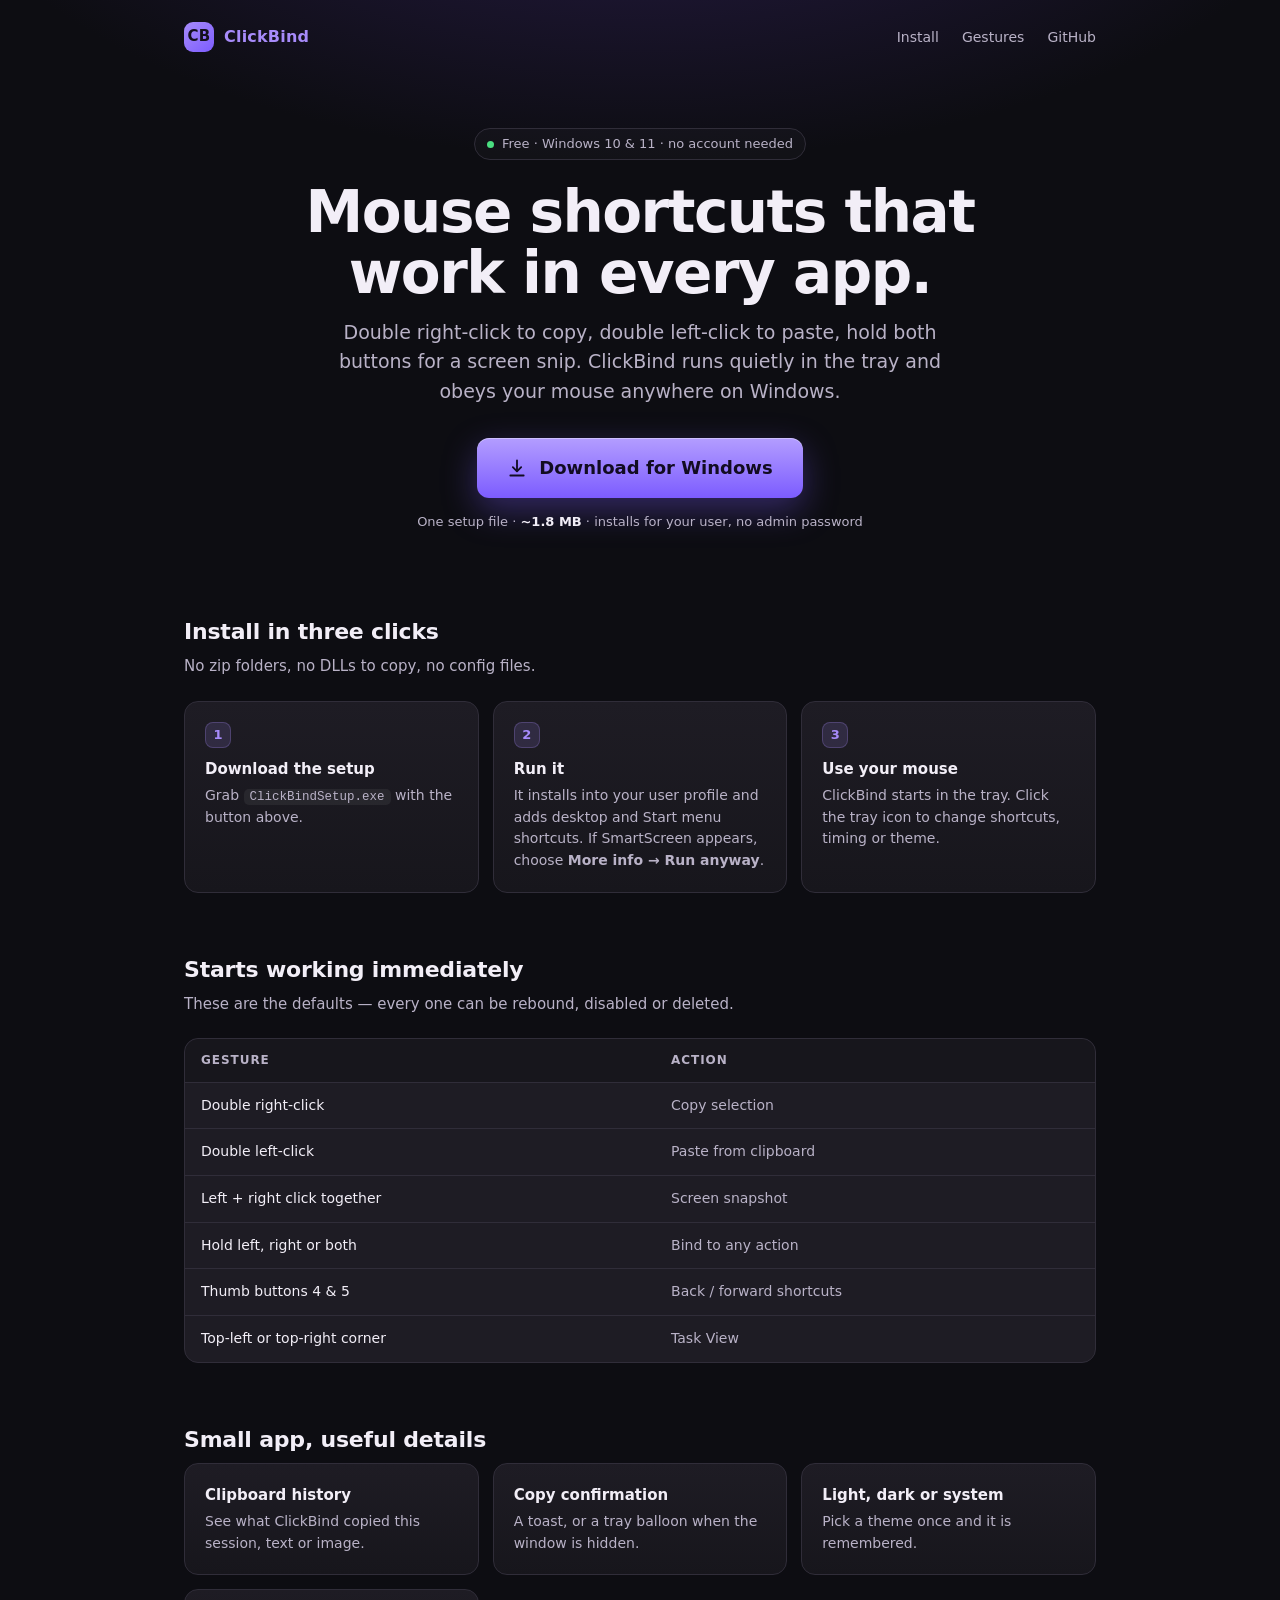
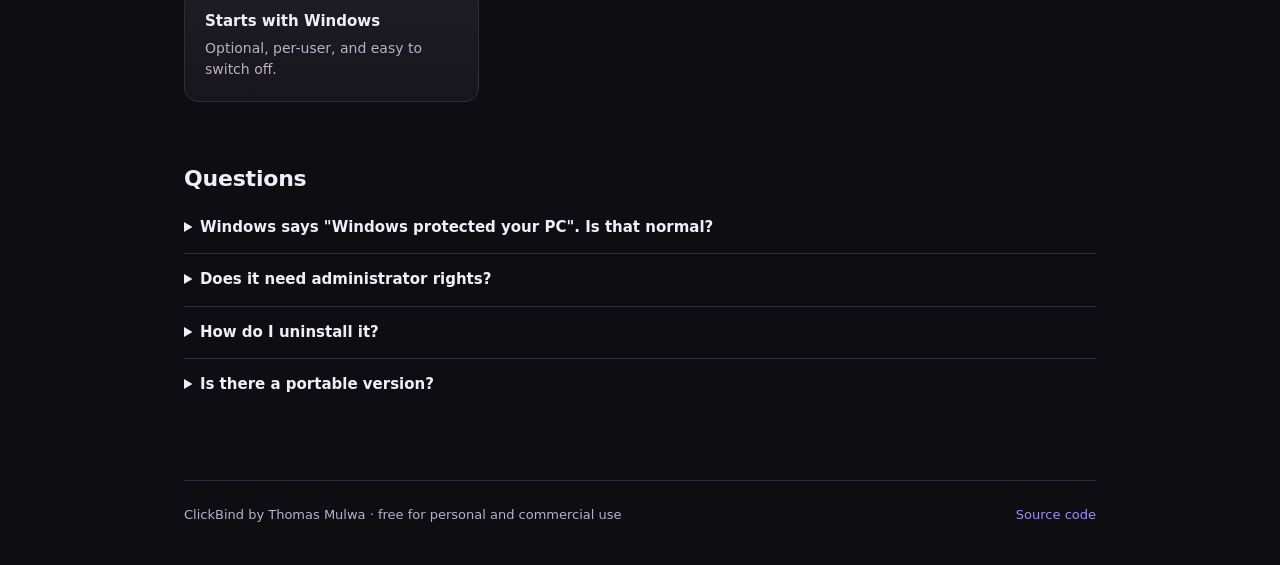
==== docs/index.html @ 525e3891 "Add one-click installer and download page Builds ClickBindSetup.exe with IExpress so users install w" ====
<!DOCTYPE html>
<html lang="en">
<head>
<meta charset="UTF-8">
<meta name="viewport" content="width=device-width, initial-scale=1">
<title>ClickBind — mouse shortcuts for Windows</title>
<meta name="description" content="ClickBind turns mouse gestures into shortcuts in every Windows app. Double right-click copies, double left-click pastes, and the screen snapshot chord works anywhere.">
<style>
  :root {
    --bg: #0d0d12;
    --panel: #17161c;
    --panel-2: #1e1c24;
    --line: #302d39;
    --text: #f2eef7;
    --muted: #b9b2c7;
    --accent: #a78bfa;
    --accent-2: #7c5cff;
    --ok: #4ade80;
  }
  * { box-sizing: border-box; }
  html, body { margin: 0; padding: 0; }
  body {
    background: radial-gradient(1200px 600px at 50% -200px, #2a1d4d 0%, var(--bg) 60%);
    color: var(--text);
    font-family: "Segoe UI Variable Text", "Segoe UI", system-ui, -apple-system, sans-serif;
    line-height: 1.55;
    min-height: 100vh;
  }
  a { color: var(--accent); text-decoration: none; }
  a:hover { text-decoration: underline; }
  .wrap { max-width: 960px; margin: 0 auto; padding: 0 24px; }
  header { display: flex; align-items: center; justify-content: space-between; padding: 22px 0; }
  .brand { display: flex; align-items: center; gap: 10px; font-weight: 700; letter-spacing: .2px; }
  .logo {
    width: 30px; height: 30px; border-radius: 9px;
    background: linear-gradient(140deg, var(--accent), var(--accent-2));
    display: grid; place-items: center; color: #14101f; font-weight: 800; font-size: 15px;
  }
  nav a { color: var(--muted); font-size: 14px; margin-left: 18px; }
  nav a:hover { color: var(--text); text-decoration: none; }

  .hero { text-align: center; padding: 54px 0 40px; }
  .pill {
    display: inline-flex; align-items: center; gap: 8px;
    padding: 5px 12px; border: 1px solid var(--line); border-radius: 999px;
    color: var(--muted); font-size: 13px; background: rgba(255,255,255,.02);
  }
  .dot { width: 7px; height: 7px; border-radius: 50%; background: var(--ok); }
  h1 { font-size: clamp(34px, 5.4vw, 58px); line-height: 1.05; letter-spacing: -1.5px; margin: 22px 0 14px; }
  .lede { color: var(--muted); font-size: clamp(16px, 2vw, 19px); max-width: 620px; margin: 0 auto 32px; }

  .download {
    display: inline-flex; align-items: center; gap: 12px;
    background: linear-gradient(180deg, #b39dff, var(--accent-2));
    color: #120c22; font-weight: 700; font-size: 18px;
    padding: 16px 30px; border-radius: 12px; border: 0;
    box-shadow: 0 12px 34px rgba(124,92,255,.35), inset 0 1px 0 rgba(255,255,255,.35);
    cursor: pointer; transition: transform .12s ease, box-shadow .12s ease;
  }
  .download:hover { transform: translateY(-1px); text-decoration: none; box-shadow: 0 16px 42px rgba(124,92,255,.45), inset 0 1px 0 rgba(255,255,255,.35); }
  .download:active { transform: translateY(0); }
  .download svg { width: 20px; height: 20px; }
  .meta { color: var(--muted); font-size: 13px; margin-top: 14px; }
  .meta strong { color: var(--text); font-weight: 600; }

  section { padding: 30px 0; }
  h2 { font-size: 22px; letter-spacing: -.2px; margin: 0 0 6px; }
  .sub { color: var(--muted); margin: 0 0 22px; font-size: 15px; }

  .steps { display: grid; grid-template-columns: repeat(auto-fit, minmax(230px, 1fr)); gap: 14px; }
  .step, .card {
    background: linear-gradient(180deg, var(--panel-2), var(--panel));
    border: 1px solid var(--line); border-radius: 14px; padding: 20px;
  }
  .num {
    width: 26px; height: 26px; border-radius: 8px; display: grid; place-items: center;
    background: rgba(167,139,250,.14); color: var(--accent); font-weight: 700; font-size: 13px;
    border: 1px solid rgba(167,139,250,.25); margin-bottom: 10px;
  }
  .step h3, .card h3 { margin: 0 0 4px; font-size: 15px; }
  .step p, .card p { margin: 0; color: var(--muted); font-size: 14px; }

  .grid { display: grid; grid-template-columns: repeat(auto-fit, minmax(220px, 1fr)); gap: 14px; }

  table { width: 100%; border-collapse: collapse; font-size: 14px; overflow: hidden; border-radius: 14px; }
  th, td { text-align: left; padding: 12px 16px; border-bottom: 1px solid var(--line); }
  th { color: var(--muted); font-weight: 600; font-size: 12px; text-transform: uppercase; letter-spacing: .08em; background: var(--panel); }
  tr:last-child td { border-bottom: 0; }
  td:first-child { color: var(--text); }
  td:last-child { color: var(--muted); }
  .tablewrap { border: 1px solid var(--line); border-radius: 14px; overflow: hidden; background: var(--panel-2); }

  details { border-top: 1px solid var(--line); padding: 14px 0; }
  details:first-of-type { border-top: 0; }
  summary { cursor: pointer; font-weight: 600; font-size: 15px; }
  details p { color: var(--muted); font-size: 14px; margin: 8px 0 0; }

  footer { border-top: 1px solid var(--line); margin-top: 40px; padding: 24px 0 40px; color: var(--muted); font-size: 13px; display: flex; justify-content: space-between; gap: 12px; flex-wrap: wrap; }
  code { background: rgba(255,255,255,.06); padding: 1px 6px; border-radius: 5px; font-size: 12.5px; }
</style>
</head>
<body>
<div class="wrap">
  <header>
    <a class="brand" href="./"><span class="logo">CB</span> ClickBind</a>
    <nav>
      <a href="#install">Install</a>
      <a href="#gestures">Gestures</a>
      <a href="https://github.com/thomas-m-njuguna/ClickBind">GitHub</a>
    </nav>
  </header>

  <main>
    <section class="hero">
      <span class="pill"><span class="dot"></span> Free · Windows 10 &amp; 11 · no account needed</span>
      <h1>Mouse shortcuts that<br>work in every app.</h1>
      <p class="lede">Double right-click to copy, double left-click to paste, hold both buttons for a screen snip. ClickBind runs quietly in the tray and obeys your mouse anywhere on Windows.</p>

      <a class="download" href="https://github.com/thomas-m-njuguna/ClickBind/releases/latest/download/ClickBindSetup.exe">
        <svg viewBox="0 0 24 24" fill="none" stroke="currentColor" stroke-width="2.2" stroke-linecap="round" stroke-linejoin="round" aria-hidden="true"><path d="M12 3v12"/><path d="m7 11 5 5 5-5"/><path d="M4 21h16"/></svg>
        Download for Windows
      </a>
      <p class="meta">One setup file · <strong>~1.8 MB</strong> · installs for your user, no admin password</p>
    </section>

    <section id="install">
      <h2>Install in three clicks</h2>
      <p class="sub">No zip folders, no DLLs to copy, no config files.</p>
      <div class="steps">
        <div class="step">
          <div class="num">1</div>
          <h3>Download the setup</h3>
          <p>Grab <code>ClickBindSetup.exe</code> with the button above.</p>
        </div>
        <div class="step">
          <div class="num">2</div>
          <h3>Run it</h3>
          <p>It installs into your user profile and adds desktop and Start menu shortcuts. If SmartScreen appears, choose <strong>More info → Run anyway</strong>.</p>
        </div>
        <div class="step">
          <div class="num">3</div>
          <h3>Use your mouse</h3>
          <p>ClickBind starts in the tray. Click the tray icon to change shortcuts, timing or theme.</p>
        </div>
      </div>
    </section>

    <section id="gestures">
      <h2>Starts working immediately</h2>
      <p class="sub">These are the defaults — every one can be rebound, disabled or deleted.</p>
      <div class="tablewrap">
        <table>
          <thead><tr><th>Gesture</th><th>Action</th></tr></thead>
          <tbody>
            <tr><td>Double right-click</td><td>Copy selection</td></tr>
            <tr><td>Double left-click</td><td>Paste from clipboard</td></tr>
            <tr><td>Left + right click together</td><td>Screen snapshot</td></tr>
            <tr><td>Hold left, right or both</td><td>Bind to any action</td></tr>
            <tr><td>Thumb buttons 4 &amp; 5</td><td>Back / forward shortcuts</td></tr>
            <tr><td>Top-left or top-right corner</td><td>Task View</td></tr>
          </tbody>
        </table>
      </div>
    </section>

    <section>
      <h2>Small app, useful details</h2>
      <div class="grid">
        <div class="card"><h3>Clipboard history</h3><p>See what ClickBind copied this session, text or image.</p></div>
        <div class="card"><h3>Copy confirmation</h3><p>A toast, or a tray balloon when the window is hidden.</p></div>
        <div class="card"><h3>Light, dark or system</h3><p>Pick a theme once and it is remembered.</p></div>
        <div class="card"><h3>Starts with Windows</h3><p>Optional, per-user, and easy to switch off.</p></div>
      </div>
    </section>

    <section>
      <h2>Questions</h2>
      <details><summary>Windows says "Windows protected your PC". Is that normal?</summary><p>Yes. The setup is not code-signed yet, so SmartScreen warns on first run. Choose <strong>More info</strong>, then <strong>Run anyway</strong>.</p></details>
      <details><summary>Does it need administrator rights?</summary><p>No. ClickBind installs under <code>%LOCALAPPDATA%\Programs\ClickBind</code> and only touches your own user settings.</p></details>
      <details><summary>How do I uninstall it?</summary><p>Use <strong>Uninstall ClickBind</strong> in the Start menu, or delete the installed folder after removing the shortcuts. Settings live in <code>%APPDATA%\ClickBind</code>.</p></details>
      <details><summary>Is there a portable version?</summary><p>Yes — download or clone the <a href="https://github.com/thomas-m-njuguna/ClickBind">repository</a> and run <code>build.cmd</code>, then launch <code>dist\ClickBind.exe</code>.</p></details>
    </section>
  </main>

  <footer>
    <span>ClickBind by Thomas Mulwa · free for personal and commercial use</span>
    <span><a href="https://github.com/thomas-m-njuguna/ClickBind">Source code</a></span>
  </footer>
</div>
</body>
</html>
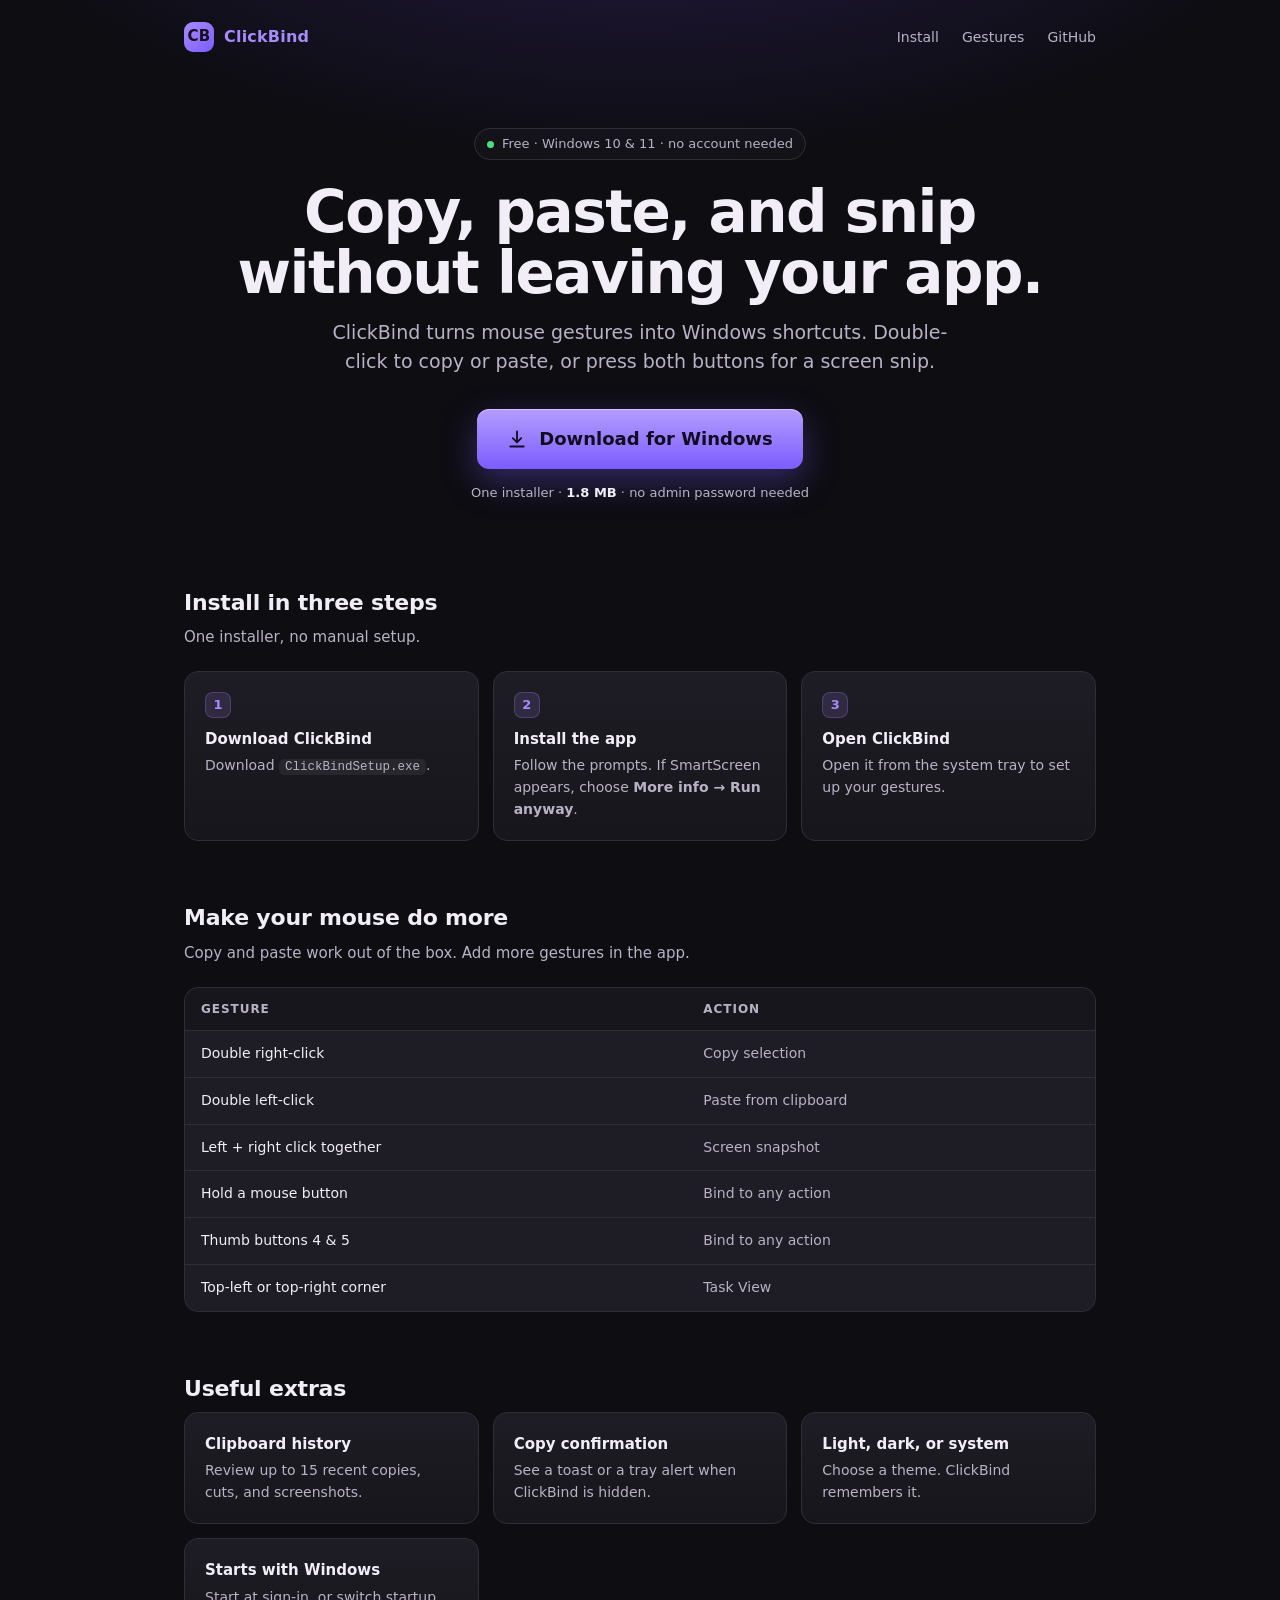
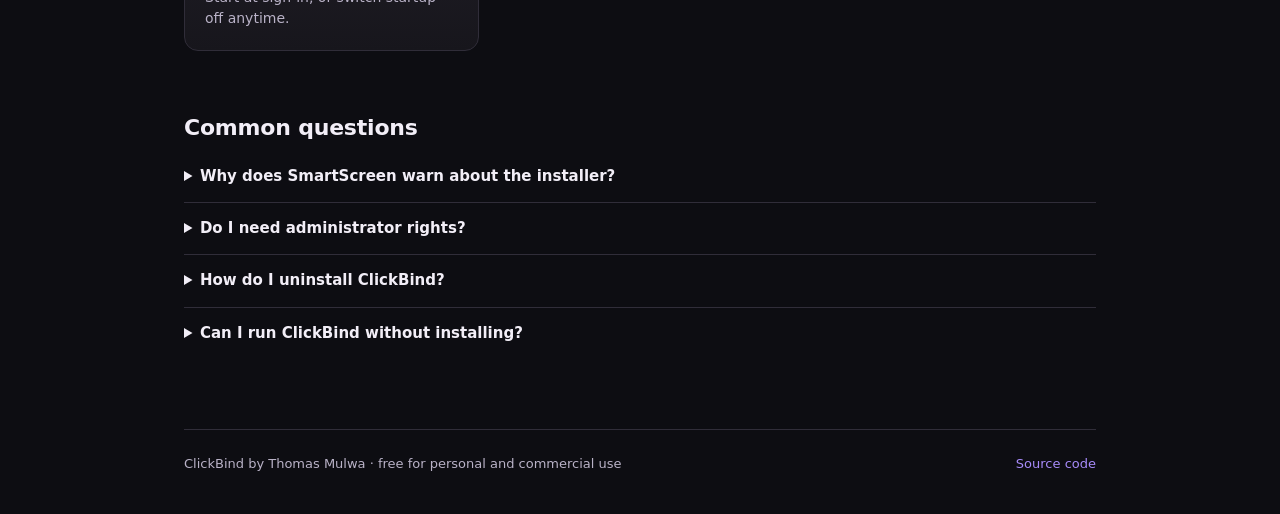
==== commit 601940e7: "Improve ClickBind website copy" ====
--- a/docs/index.html
+++ b/docs/index.html
@@ -4,7 +4,7 @@
 <meta charset="UTF-8">
 <meta name="viewport" content="width=device-width, initial-scale=1">
 <title>ClickBind — mouse shortcuts for Windows</title>
-<meta name="description" content="ClickBind turns mouse gestures into shortcuts in every Windows app. Double right-click copies, double left-click pastes, and the screen snapshot chord works anywhere.">
+<meta name="description" content="ClickBind turns mouse gestures into Windows shortcuts. Copy, paste, and capture a screen snip without leaving your app. Free for Windows 10 and 11.">
 <style>
   :root {
     --bg: #0d0d12;
@@ -98,6 +98,65 @@
   footer { border-top: 1px solid var(--line); margin-top: 40px; padding: 24px 0 40px; color: var(--muted); font-size: 13px; display: flex; justify-content: space-between; gap: 12px; flex-wrap: wrap; }
   code { background: rgba(255,255,255,.06); padding: 1px 6px; border-radius: 5px; font-size: 12.5px; }
 </style>
+<link rel="canonical" href="https://thomas-m-njuguna.github.io/ClickBind/">
+<link rel="alternate" type="text/markdown" href="llms.txt" title="ClickBind for AI assistants">
+<script type="application/ld+json">
+{
+  "@context": "https://schema.org",
+  "@graph": [
+    {
+      "@type": "SoftwareApplication",
+      "name": "ClickBind",
+      "url": "https://thomas-m-njuguna.github.io/ClickBind/",
+      "description": "ClickBind turns mouse gestures into Windows shortcuts: double-click to copy or paste, press both buttons for a screen snip, and bind thumb buttons to other actions.",
+      "applicationCategory": "UtilitiesApplication",
+      "applicationSubCategory": "Mouse shortcuts and gestures",
+      "operatingSystem": "Windows 10, Windows 11",
+      "softwareVersion": "1.4.5",
+      "downloadUrl": "https://github.com/thomas-m-njuguna/ClickBind/releases/latest/download/ClickBindSetup.exe",
+      "installUrl": "https://github.com/thomas-m-njuguna/ClickBind/releases/latest/download/ClickBindSetup.exe",
+      "fileSize": "1.8MB",
+      "screenshot": "https://thomas-m-njuguna.github.io/ClickBind/",
+      "featureList": [
+        "Double right-click to copy",
+        "Double left-click to paste",
+        "Press both buttons for a screen snip",
+        "Rebindable mouse button and corner gestures",
+        "Clipboard history of the last 15 items",
+        "Light, dark or system theme"
+      ],
+      "offers": { "@type": "Offer", "price": "0", "priceCurrency": "USD" },
+      "author": { "@type": "Person", "name": "Thomas Mulwa" },
+      "license": "https://github.com/thomas-m-njuguna/ClickBind"
+    },
+    {
+      "@type": "FAQPage",
+      "mainEntity": [
+        {
+          "@type": "Question",
+          "name": "Why does SmartScreen warn about the installer?",
+          "acceptedAnswer": { "@type": "Answer", "text": "The installer is not code-signed. If Windows shows \"Windows protected your PC,\" choose More info, then Run anyway." }
+        },
+        {
+          "@type": "Question",
+          "name": "Do I need administrator rights?",
+          "acceptedAnswer": { "@type": "Answer", "text": "No. ClickBind installs for your Windows account and stores settings there." }
+        },
+        {
+          "@type": "Question",
+          "name": "How do I uninstall ClickBind?",
+          "acceptedAnswer": { "@type": "Answer", "text": "Choose Uninstall ClickBind in the Start menu. Your settings are stored in %APPDATA%\\ClickBind." }
+        },
+        {
+          "@type": "Question",
+          "name": "Can I run ClickBind without installing?",
+          "acceptedAnswer": { "@type": "Answer", "text": "Yes. Build from the repository with build.cmd, then run dist\\ClickBind.exe." }
+        }
+      ]
+    }
+  ]
+}
+</script>
 </head>
 <body>
 <div class="wrap">
@@ -113,41 +172,41 @@
   <main>
     <section class="hero">
       <span class="pill"><span class="dot"></span> Free · Windows 10 &amp; 11 · no account needed</span>
-      <h1>Mouse shortcuts that<br>work in every app.</h1>
-      <p class="lede">Double right-click to copy, double left-click to paste, hold both buttons for a screen snip. ClickBind runs quietly in the tray and obeys your mouse anywhere on Windows.</p>
+      <h1>Copy, paste, and snip<br>without leaving your app.</h1>
+      <p class="lede">ClickBind turns mouse gestures into Windows shortcuts. Double-click to copy or paste, or press both buttons for a screen snip.</p>
 
       <a class="download" href="https://github.com/thomas-m-njuguna/ClickBind/releases/latest/download/ClickBindSetup.exe">
         <svg viewBox="0 0 24 24" fill="none" stroke="currentColor" stroke-width="2.2" stroke-linecap="round" stroke-linejoin="round" aria-hidden="true"><path d="M12 3v12"/><path d="m7 11 5 5 5-5"/><path d="M4 21h16"/></svg>
         Download for Windows
       </a>
-      <p class="meta">One setup file · <strong>~1.8 MB</strong> · installs for your user, no admin password</p>
+      <p class="meta">One installer · <strong>1.8 MB</strong> · no admin password needed</p>
     </section>
 
     <section id="install">
-      <h2>Install in three clicks</h2>
-      <p class="sub">No zip folders, no DLLs to copy, no config files.</p>
+      <h2>Install in three steps</h2>
+      <p class="sub">One installer, no manual setup.</p>
       <div class="steps">
         <div class="step">
           <div class="num">1</div>
-          <h3>Download the setup</h3>
-          <p>Grab <code>ClickBindSetup.exe</code> with the button above.</p>
+          <h3>Download ClickBind</h3>
+          <p>Download <code>ClickBindSetup.exe</code>.</p>
         </div>
         <div class="step">
           <div class="num">2</div>
-          <h3>Run it</h3>
-          <p>It installs into your user profile and adds desktop and Start menu shortcuts. If SmartScreen appears, choose <strong>More info → Run anyway</strong>.</p>
+          <h3>Install the app</h3>
+          <p>Follow the prompts. If SmartScreen appears, choose <strong>More info → Run anyway</strong>.</p>
         </div>
         <div class="step">
           <div class="num">3</div>
-          <h3>Use your mouse</h3>
-          <p>ClickBind starts in the tray. Click the tray icon to change shortcuts, timing or theme.</p>
+          <h3>Open ClickBind</h3>
+          <p>Open it from the system tray to set up your gestures.</p>
         </div>
       </div>
     </section>
 
     <section id="gestures">
-      <h2>Starts working immediately</h2>
-      <p class="sub">These are the defaults — every one can be rebound, disabled or deleted.</p>
+      <h2>Make your mouse do more</h2>
+      <p class="sub">Copy and paste work out of the box. Add more gestures in the app.</p>
       <div class="tablewrap">
         <table>
           <thead><tr><th>Gesture</th><th>Action</th></tr></thead>
@@ -155,8 +214,8 @@
             <tr><td>Double right-click</td><td>Copy selection</td></tr>
             <tr><td>Double left-click</td><td>Paste from clipboard</td></tr>
             <tr><td>Left + right click together</td><td>Screen snapshot</td></tr>
-            <tr><td>Hold left, right or both</td><td>Bind to any action</td></tr>
-            <tr><td>Thumb buttons 4 &amp; 5</td><td>Back / forward shortcuts</td></tr>
+            <tr><td>Hold a mouse button</td><td>Bind to any action</td></tr>
+            <tr><td>Thumb buttons 4 &amp; 5</td><td>Bind to any action</td></tr>
             <tr><td>Top-left or top-right corner</td><td>Task View</td></tr>
           </tbody>
         </table>
@@ -164,21 +223,21 @@
     </section>
 
     <section>
-      <h2>Small app, useful details</h2>
+      <h2>Useful extras</h2>
       <div class="grid">
-        <div class="card"><h3>Clipboard history</h3><p>See what ClickBind copied this session, text or image.</p></div>
-        <div class="card"><h3>Copy confirmation</h3><p>A toast, or a tray balloon when the window is hidden.</p></div>
-        <div class="card"><h3>Light, dark or system</h3><p>Pick a theme once and it is remembered.</p></div>
-        <div class="card"><h3>Starts with Windows</h3><p>Optional, per-user, and easy to switch off.</p></div>
+        <div class="card"><h3>Clipboard history</h3><p>Review up to 15 recent copies, cuts, and screenshots.</p></div>
+        <div class="card"><h3>Copy confirmation</h3><p>See a toast or a tray alert when ClickBind is hidden.</p></div>
+        <div class="card"><h3>Light, dark, or system</h3><p>Choose a theme. ClickBind remembers it.</p></div>
+        <div class="card"><h3>Starts with Windows</h3><p>Start at sign-in, or switch startup off anytime.</p></div>
       </div>
     </section>
 
     <section>
-      <h2>Questions</h2>
-      <details><summary>Windows says "Windows protected your PC". Is that normal?</summary><p>Yes. The setup is not code-signed yet, so SmartScreen warns on first run. Choose <strong>More info</strong>, then <strong>Run anyway</strong>.</p></details>
-      <details><summary>Does it need administrator rights?</summary><p>No. ClickBind installs under <code>%LOCALAPPDATA%\Programs\ClickBind</code> and only touches your own user settings.</p></details>
-      <details><summary>How do I uninstall it?</summary><p>Use <strong>Uninstall ClickBind</strong> in the Start menu, or delete the installed folder after removing the shortcuts. Settings live in <code>%APPDATA%\ClickBind</code>.</p></details>
-      <details><summary>Is there a portable version?</summary><p>Yes — download or clone the <a href="https://github.com/thomas-m-njuguna/ClickBind">repository</a> and run <code>build.cmd</code>, then launch <code>dist\ClickBind.exe</code>.</p></details>
+      <h2>Common questions</h2>
+      <details><summary>Why does SmartScreen warn about the installer?</summary><p>The installer is not code-signed. If Windows shows <strong>Windows protected your PC</strong>, choose <strong>More info</strong>, then <strong>Run anyway</strong>.</p></details>
+      <details><summary>Do I need administrator rights?</summary><p>No. ClickBind installs for your Windows account and stores settings there.</p></details>
+      <details><summary>How do I uninstall ClickBind?</summary><p>Choose <strong>Uninstall ClickBind</strong> in the Start menu. Your settings are stored in <code>%APPDATA%\ClickBind</code>.</p></details>
+      <details><summary>Can I run ClickBind without installing?</summary><p>Yes. Build from the <a href="https://github.com/thomas-m-njuguna/ClickBind">repository</a> with <code>build.cmd</code>, then run <code>dist\ClickBind.exe</code>.</p></details>
     </section>
   </main>
 
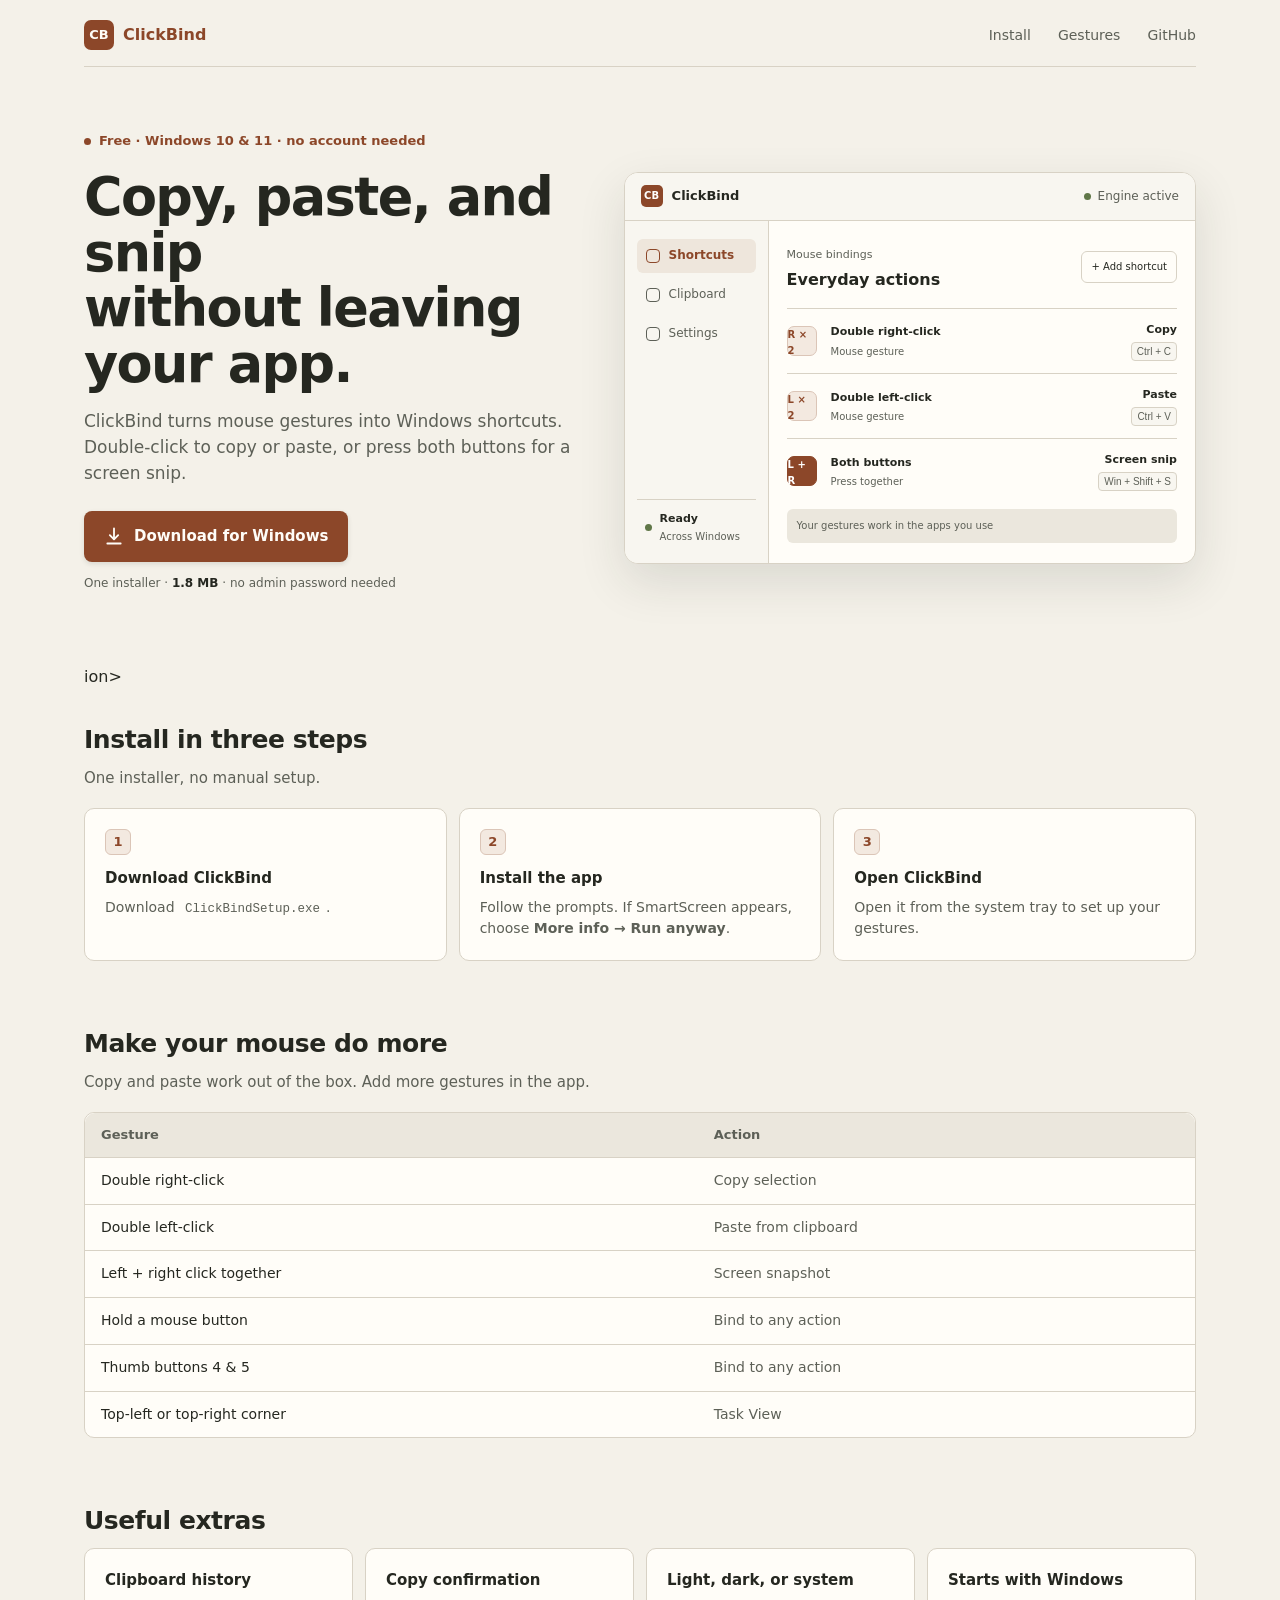
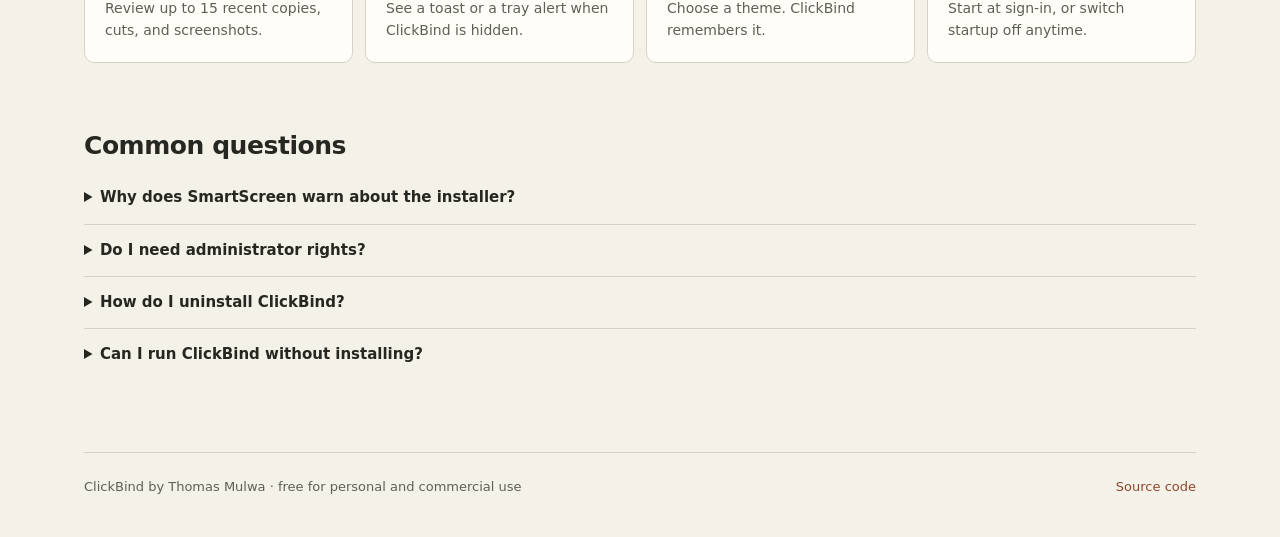
==== commit 1c8b7938: "Restyle ClickBind landing page" ====
--- a/docs/index.html
+++ b/docs/index.html
@@ -97,6 +97,90 @@
 
   footer { border-top: 1px solid var(--line); margin-top: 40px; padding: 24px 0 40px; color: var(--muted); font-size: 13px; display: flex; justify-content: space-between; gap: 12px; flex-wrap: wrap; }
   code { background: rgba(255,255,255,.06); padding: 1px 6px; border-radius: 5px; font-size: 12.5px; }
+  /* ClickBind: a warm desktop workbench with the gesture preview as its focal point. */
+  :root { --bg:#f4f1e9; --panel:#fffdf8; --panel-2:#ebe7dd; --line:#d8d2c5; --text:#252720; --muted:#5d6057; --accent:#8c4729; --accent-2:#8c4729; --ok:#607748; }
+  body { background:var(--bg); color:var(--text); }
+  a { color:var(--accent); }
+  .wrap { max-width:1160px; }
+  header { padding:20px 0 16px; border-bottom:1px solid var(--line); }
+  .brand { gap:9px; font-weight:600; letter-spacing:0; }
+  .logo { width:30px; height:30px; border-radius:7px; background:var(--accent); color:#fffdf8; font-size:13px; font-weight:600; }
+  nav a { margin-left:22px; }
+  .hero { display:grid; grid-template-columns:minmax(0,.92fr) minmax(430px,1.08fr); gap:52px; align-items:center; text-align:left; padding:64px 0 60px; }
+  .hero-copy { min-width:0; }
+  .pill { display:flex; width:max-content; border:0; border-radius:0; padding:0; background:none; color:var(--accent); font-size:13px; font-weight:600; }
+  .dot { width:7px; height:7px; background:var(--accent); }
+  h1 { max-width:540px; font-size:clamp(38px,4.1vw,54px); line-height:1.06; letter-spacing:-1.6px; font-weight:600; margin:18px 0 16px; }
+  .lede { max-width:500px; margin:0 0 24px; color:var(--muted); font-size:17px; line-height:1.55; }
+  .download { gap:10px; background:var(--accent); color:#fffdf8; font-size:15px; font-weight:600; padding:14px 20px; border-radius:8px; box-shadow:0 2px 5px rgba(37,39,32,.12); transition:background-color .14s ease-out; }
+  .download:hover { background:#71371f; transform:none; box-shadow:0 2px 5px rgba(37,39,32,.12); }
+  .download:active { transform:scale(.985); }
+  .meta { margin-top:12px; font-size:12px; }
+  .meta strong { font-weight:600; }
+  .product-preview { min-width:0; overflow:hidden; border:1px solid var(--line); border-radius:14px; background:var(--panel); box-shadow:0 18px 48px rgba(37,39,32,.12); }
+  .preview-window-bar { min-height:48px; display:flex; align-items:center; justify-content:space-between; gap:12px; padding:0 16px; border-bottom:1px solid var(--line); background:#f8f6f0; }
+  .preview-brand { display:flex; align-items:center; gap:9px; color:var(--text); font-size:13px; font-weight:600; }
+  .preview-mark { display:grid; width:22px; height:22px; place-items:center; border-radius:5px; background:var(--accent); color:white; font-size:10px; }
+  .preview-state { display:flex; align-items:center; gap:7px; color:var(--muted); font-size:12px; }
+  .preview-state i,.preview-live-dot { width:7px; height:7px; border-radius:50%; background:var(--ok); }
+  .preview-body { display:grid; grid-template-columns:144px minmax(0,1fr); min-height:292px; }
+  .preview-rail { display:flex; flex-direction:column; gap:5px; padding:18px 12px; border-right:1px solid var(--line); background:#f8f6f0; }
+  .preview-nav { display:flex; align-items:center; gap:9px; min-height:34px; padding:0 9px; border-radius:6px; color:var(--muted); font-size:12px; }
+  .preview-nav.active { background:#eee6dc; color:var(--accent); font-weight:600; }
+  .preview-nav-mark { width:14px; height:14px; border:1.5px solid currentColor; border-radius:4px; }
+  .preview-rail-note { display:flex; align-items:center; gap:8px; margin-top:auto; padding:10px 8px 0; border-top:1px solid var(--line); color:var(--text); font-size:11px; }
+  .preview-rail-note span:last-child { display:flex; flex-direction:column; gap:2px; }
+  .preview-rail-note small { color:var(--muted); font-size:10px; }
+  .preview-main { min-width:0; padding:20px 18px; }
+  .preview-head { display:flex; align-items:center; justify-content:space-between; gap:10px; margin-bottom:15px; }
+  .preview-kicker { color:var(--muted); font-size:11px; }
+  .preview-head h3 { margin:3px 0 0; color:var(--text); font-size:16px; font-weight:600; }
+  .preview-add { flex:none; padding:7px 9px; border:1px solid var(--line); border-radius:6px; color:var(--text); font-size:10px; }
+  .preview-row { display:grid; grid-template-columns:34px minmax(0,1fr) auto; align-items:center; gap:10px; padding:12px 0; border-top:1px solid var(--line); }
+  .gesture-mark { display:grid; width:30px; height:30px; place-items:center; border:1px solid #dbc5b7; border-radius:7px; background:#f3e9e0; color:var(--accent); font-size:10px; font-weight:700; }
+  .gesture-mark.both { background:var(--accent); color:white; border-color:var(--accent); }
+  .trigger-name { min-width:0; display:flex; flex-direction:column; gap:3px; color:var(--text); font-size:11px; font-weight:600; }
+  .trigger-name small { color:var(--muted); font-size:10px; font-weight:400; }
+  .action-name { display:flex; flex-direction:column; align-items:flex-end; gap:4px; color:var(--text); font-size:11px; font-weight:600; white-space:nowrap; }
+  .action-name kbd { padding:3px 5px; border:1px solid var(--line); border-radius:4px; background:#f8f6f0; color:var(--muted); font:10px "Segoe UI",sans-serif; }
+  .preview-foot { margin-top:6px; padding:9px 10px; border-radius:6px; background:var(--panel-2); color:var(--muted); font-size:10px; }
+  section { padding:32px 0; }
+  h2 { margin-bottom:7px; font-size:25px; font-weight:600; letter-spacing:-.45px; }
+  .sub { margin-bottom:18px; color:var(--muted); }
+  .steps { gap:12px; }
+  .step,.card { border:1px solid var(--line); border-radius:10px; padding:20px; background:var(--panel); }
+  .num { border-radius:6px; margin-bottom:12px; background:#f3e9e0; color:var(--accent); border-color:#dbc5b7; }
+  .step h3,.card h3 { margin-bottom:6px; font-weight:600; }
+  .grid { gap:12px; }
+  table { border-radius:10px; }
+  th,td { padding:12px 16px; }
+  th { color:var(--muted); background:var(--panel-2); font-size:13px; text-transform:none; letter-spacing:0; }
+  .tablewrap { border-color:var(--line); border-radius:10px; background:var(--panel); }
+  details { border-color:var(--line); }
+  summary { font-weight:600; }
+  footer { border-color:var(--line); }
+  @media(max-width:900px) {
+    .hero { grid-template-columns:1fr; gap:30px; padding:48px 0 36px; }
+    .hero-copy { max-width:650px; }
+    .product-preview { max-width:700px; width:100%; }
+  }
+  @media(max-width:560px) {
+    .wrap { padding:0 18px; }
+    header { align-items:flex-start; }
+    nav a { margin-left:12px; font-size:13px; }
+    .hero { padding:40px 0 28px; }
+    h1 { font-size:38px; letter-spacing:-1.1px; }
+    .lede { font-size:16px; }
+    .preview-body { grid-template-columns:1fr; }
+    .preview-rail { display:none; }
+    .preview-main { padding:16px 13px; }
+    .preview-row { grid-template-columns:30px minmax(0,1fr) auto; gap:7px; }
+    .gesture-mark { width:28px; height:28px; }
+    .action-name { font-size:10px; }
+    .action-name kbd { font-size:9px; }
+    section { padding:26px 0; }
+    footer { margin-top:24px; }
+  }
 </style>
 <link rel="canonical" href="https://thomas-m-njuguna.github.io/ClickBind/">
 <link rel="alternate" type="text/markdown" href="llms.txt" title="ClickBind for AI assistants">
@@ -171,16 +255,38 @@
 
   <main>
     <section class="hero">
-      <span class="pill"><span class="dot"></span> Free · Windows 10 &amp; 11 · no account needed</span>
-      <h1>Copy, paste, and snip<br>without leaving your app.</h1>
-      <p class="lede">ClickBind turns mouse gestures into Windows shortcuts. Double-click to copy or paste, or press both buttons for a screen snip.</p>
-
-      <a class="download" href="https://github.com/thomas-m-njuguna/ClickBind/releases/latest/download/ClickBindSetup.exe">
-        <svg viewBox="0 0 24 24" fill="none" stroke="currentColor" stroke-width="2.2" stroke-linecap="round" stroke-linejoin="round" aria-hidden="true"><path d="M12 3v12"/><path d="m7 11 5 5 5-5"/><path d="M4 21h16"/></svg>
-        Download for Windows
-      </a>
-      <p class="meta">One installer · <strong>1.8 MB</strong> · no admin password needed</p>
-    </section>
+      <div class="hero-copy">
+        <span class="pill"><span class="dot"></span> Free · Windows 10 &amp; 11 · no account needed</span>
+        <h1>Copy, paste, and snip<br>without leaving your app.</h1>
+        <p class="lede">ClickBind turns mouse gestures into Windows shortcuts. Double-click to copy or paste, or press both buttons for a screen snip.</p>
+        <a class="download" href="https://github.com/thomas-m-njuguna/ClickBind/releases/latest/download/ClickBindSetup.exe">
+          <svg viewBox="0 0 24 24" fill="none" stroke="currentColor" stroke-width="2.2" stroke-linecap="round" stroke-linejoin="round" aria-hidden="true"><path d="M12 3v12"/><path d="m7 11 5 5 5-5"/><path d="M4 21h16"/></svg>
+          Download for Windows
+        </a>
+        <p class="meta">One installer · <strong>1.8 MB</strong> · no admin password needed</p>
+      </div>
+      <div class="product-preview" role="img" aria-label="ClickBind settings preview showing mouse gestures for copy, paste, and screen snip">
+        <div class="preview-window-bar">
+          <div class="preview-brand"><span class="preview-mark">CB</span>ClickBind</div>
+          <span class="preview-state"><i></i>Engine active</span>
+        </div>
+        <div class="preview-body">
+          <aside class="preview-rail" aria-hidden="true">
+            <div class="preview-nav active"><span class="preview-nav-mark"></span>Shortcuts</div>
+            <div class="preview-nav"><span class="preview-nav-mark"></span>Clipboard</div>
+            <div class="preview-nav"><span class="preview-nav-mark"></span>Settings</div>
+            <div class="preview-rail-note"><span class="preview-live-dot"></span><span><b>Ready</b><small>Across Windows</small></span></div>
+          </aside>
+          <div class="preview-main">
+            <div class="preview-head"><div><span class="preview-kicker">Mouse bindings</span><h3>Everyday actions</h3></div><span class="preview-add">+ Add shortcut</span></div>
+            <div class="preview-row"><span class="gesture-mark">R × 2</span><span class="trigger-name">Double right-click<small>Mouse gesture</small></span><span class="action-name">Copy<kbd>Ctrl + C</kbd></span></div>
+            <div class="preview-row"><span class="gesture-mark">L × 2</span><span class="trigger-name">Double left-click<small>Mouse gesture</small></span><span class="action-name">Paste<kbd>Ctrl + V</kbd></span></div>
+            <div class="preview-row"><span class="gesture-mark both">L + R</span><span class="trigger-name">Both buttons<small>Press together</small></span><span class="action-name">Screen snip<kbd>Win + Shift + S</kbd></span></div>
+            <div class="preview-foot">Your gestures work in the apps you use</div>
+          </div>
+        </div>
+      </div>
+    </section>ion>
 
     <section id="install">
       <h2>Install in three steps</h2>
